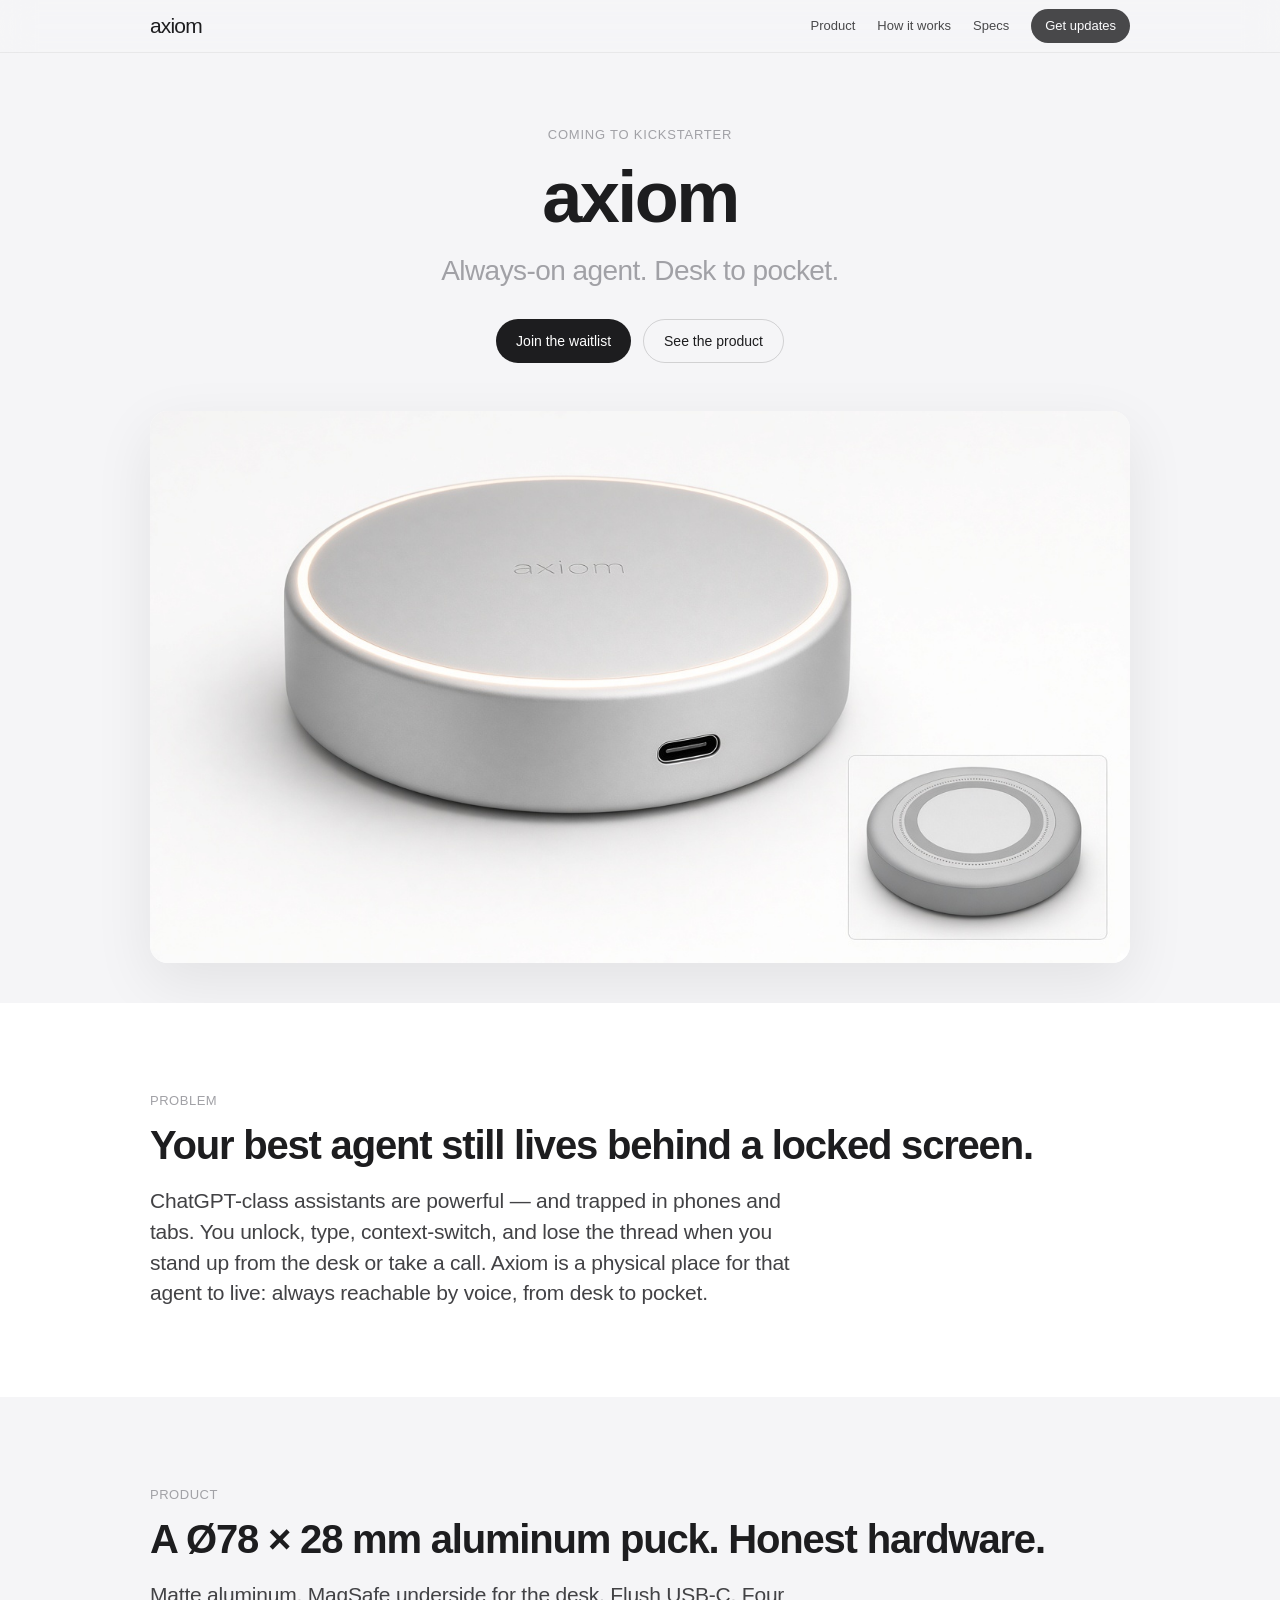
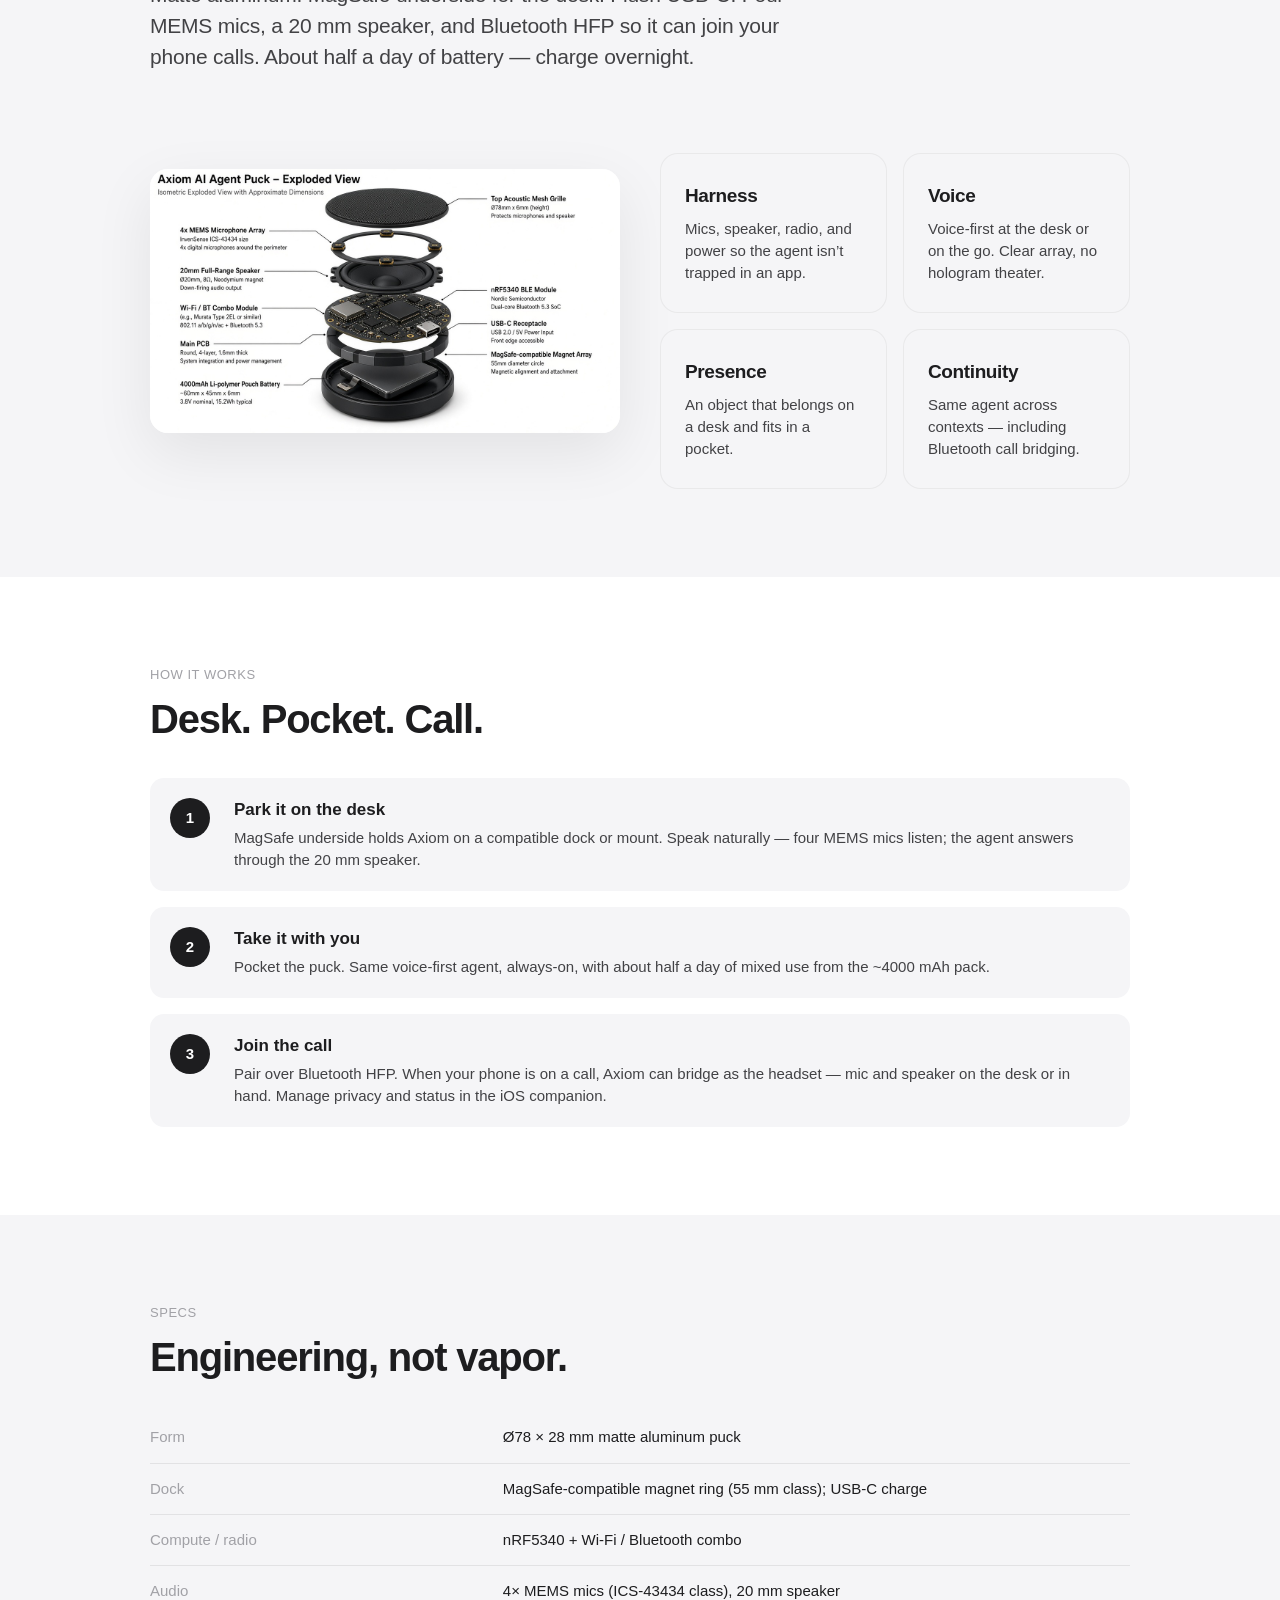
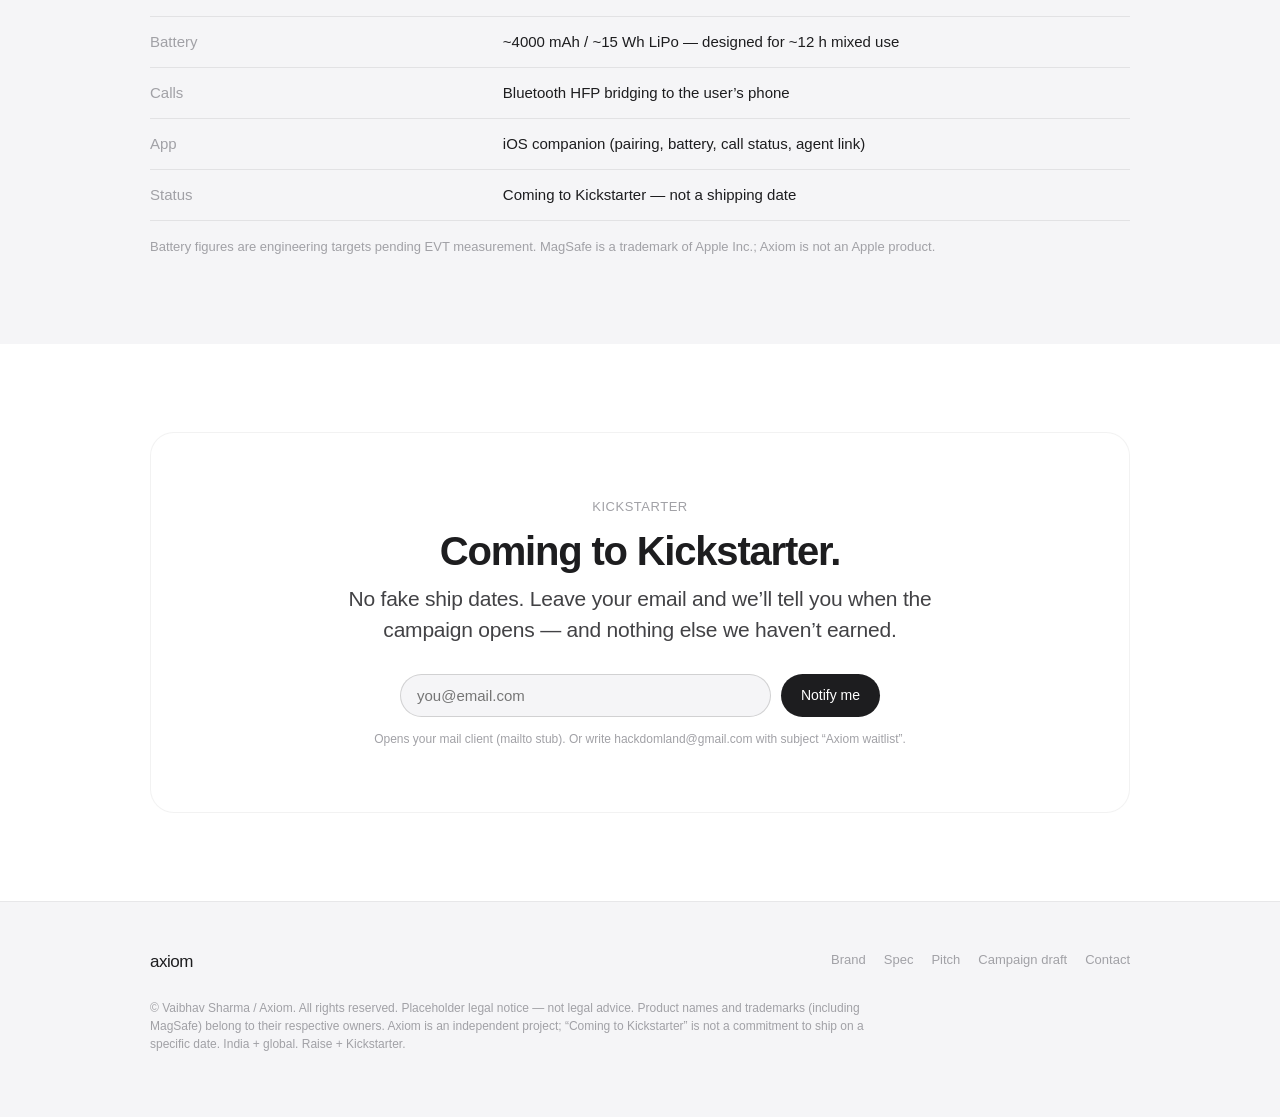
==== site/index.html @ c25d34f6 "Launch: Axiom brand, spec, landing, pitch, Kickstarter draft, research Public pre-Kickstarter packag" ====
<!DOCTYPE html>
<html lang="en">
<head>
  <meta charset="utf-8" />
  <meta name="viewport" content="width=device-width, initial-scale=1" />
  <title>axiom — Always-on agent. Desk to pocket.</title>
  <meta name="description" content="Axiom is a matte aluminum always-on agent puck — voice-first, MagSafe underside, Bluetooth call bridging, iOS companion. Coming to Kickstarter." />
  <meta name="theme-color" content="#F5F5F7" />
  <link rel="stylesheet" href="styles.css" />
  <link rel="icon" href="../brand/logo.svg" type="image/svg+xml" />
</head>
<body>
  <header class="nav">
    <div class="nav-inner">
      <a class="logo" href="#">axiom</a>
      <nav class="nav-links" aria-label="Primary">
        <a href="#product">Product</a>
        <a href="#how">How it works</a>
        <a href="#specs">Specs</a>
        <a class="btn btn-sm" href="#waitlist">Get updates</a>
      </nav>
    </div>
  </header>

  <main>
    <section class="hero">
      <div class="wrap">
        <p class="eyebrow">Coming to Kickstarter</p>
        <h1>axiom</h1>
        <p class="tagline">Always-on agent. Desk to pocket.</p>
        <div class="hero-cta">
          <a class="btn" href="#waitlist">Join the waitlist</a>
          <a class="btn btn-ghost" href="#product">See the product</a>
        </div>
        <figure class="hero-img">
          <img src="axiom-hero.png" width="1200" height="800" alt="Axiom matte aluminum agent puck on a near-white surface" />
        </figure>
      </div>
    </section>

    <section id="problem" class="alt">
      <div class="wrap">
        <p class="section-label">Problem</p>
        <h2>Your best agent still lives behind a locked screen.</h2>
        <p class="lead">
          ChatGPT-class assistants are powerful — and trapped in phones and tabs.
          You unlock, type, context-switch, and lose the thread when you stand up from the desk
          or take a call. Axiom is a physical place for that agent to live: always reachable by voice,
          from desk to pocket.
        </p>
      </div>
    </section>

    <section id="product">
      <div class="wrap">
        <p class="section-label">Product</p>
        <h2>A Ø78&nbsp;×&nbsp;28&nbsp;mm aluminum puck. Honest hardware.</h2>
        <p class="lead">
          Matte aluminum. MagSafe underside for the desk. Flush USB-C. Four MEMS mics,
          a 20&nbsp;mm speaker, and Bluetooth HFP so it can join your phone calls.
          About half a day of battery — charge overnight.
        </p>
        <div class="grid-2">
          <figure class="hero-img">
            <img src="axiom-exploded.png" width="1200" height="800" alt="Exploded view of Axiom showing housing, board, mics, speaker, and battery" />
          </figure>
          <div class="pillars grid-3" style="grid-template-columns: 1fr 1fr; gap: 16px;">
            <div class="card">
              <h3>Harness</h3>
              <p>Mics, speaker, radio, and power so the agent isn’t trapped in an app.</p>
            </div>
            <div class="card">
              <h3>Voice</h3>
              <p>Voice-first at the desk or on the go. Clear array, no hologram theater.</p>
            </div>
            <div class="card">
              <h3>Presence</h3>
              <p>An object that belongs on a desk and fits in a pocket.</p>
            </div>
            <div class="card">
              <h3>Continuity</h3>
              <p>Same agent across contexts — including Bluetooth call bridging.</p>
            </div>
          </div>
        </div>
      </div>
    </section>

    <section id="how" class="alt">
      <div class="wrap">
        <p class="section-label">How it works</p>
        <h2>Desk. Pocket. Call.</h2>
        <div class="steps">
          <div class="step">
            <div class="step-num">1</div>
            <div>
              <h3>Park it on the desk</h3>
              <p>MagSafe underside holds Axiom on a compatible dock or mount. Speak naturally — four MEMS mics listen; the agent answers through the 20&nbsp;mm speaker.</p>
            </div>
          </div>
          <div class="step">
            <div class="step-num">2</div>
            <div>
              <h3>Take it with you</h3>
              <p>Pocket the puck. Same voice-first agent, always-on, with about half a day of mixed use from the ~4000&nbsp;mAh pack.</p>
            </div>
          </div>
          <div class="step">
            <div class="step-num">3</div>
            <div>
              <h3>Join the call</h3>
              <p>Pair over Bluetooth HFP. When your phone is on a call, Axiom can bridge as the headset — mic and speaker on the desk or in hand. Manage privacy and status in the iOS companion.</p>
            </div>
          </div>
        </div>
      </div>
    </section>

    <section id="specs">
      <div class="wrap">
        <p class="section-label">Specs</p>
        <h2>Engineering, not vapor.</h2>
        <table class="spec-table">
          <tbody>
            <tr><th>Form</th><td>Ø78 × 28 mm matte aluminum puck</td></tr>
            <tr><th>Dock</th><td>MagSafe-compatible magnet ring (55 mm class); USB-C charge</td></tr>
            <tr><th>Compute / radio</th><td>nRF5340 + Wi-Fi / Bluetooth combo</td></tr>
            <tr><th>Audio</th><td>4× MEMS mics (ICS-43434 class), 20 mm speaker</td></tr>
            <tr><th>Battery</th><td>~4000 mAh / ~15 Wh LiPo — designed for ~12 h mixed use</td></tr>
            <tr><th>Calls</th><td>Bluetooth HFP bridging to the user’s phone</td></tr>
            <tr><th>App</th><td>iOS companion (pairing, battery, call status, agent link)</td></tr>
            <tr><th>Status</th><td>Coming to Kickstarter — not a shipping date</td></tr>
          </tbody>
        </table>
        <p class="spec-note">Battery figures are engineering targets pending EVT measurement. MagSafe is a trademark of Apple Inc.; Axiom is not an Apple product.</p>
      </div>
    </section>

    <section id="waitlist" class="alt">
      <div class="wrap">
        <div class="cta-block">
          <p class="section-label">Kickstarter</p>
          <h2>Coming to Kickstarter.</h2>
          <p class="lead">No fake ship dates. Leave your email and we’ll tell you when the campaign opens — and nothing else we haven’t earned.</p>
          <form class="waitlist" action="mailto:hackdomland@gmail.com?subject=Axiom%20waitlist" method="post" enctype="text/plain">
            <input type="email" name="email" required placeholder="you@email.com" aria-label="Email for waitlist" />
            <button class="btn" type="submit">Notify me</button>
          </form>
          <p class="fineprint">Opens your mail client (mailto stub). Or write hackdomland@gmail.com with subject “Axiom waitlist”.</p>
        </div>
      </div>
    </section>
  </main>

  <footer>
    <div class="wrap">
      <div class="footer-grid">
        <div class="footer-brand">axiom</div>
        <div class="footer-links">
          <a href="../brand/BRAND.md">Brand</a>
          <a href="../brand/PRODUCT_SPEC.md">Spec</a>
          <a href="../deck/PITCH.md">Pitch</a>
          <a href="../kickstarter/CAMPAIGN.md">Campaign draft</a>
          <a href="mailto:hackdomland@gmail.com">Contact</a>
        </div>
      </div>
      <p class="footer-legal">
        © Vaibhav Sharma / Axiom. All rights reserved. Placeholder legal notice — not legal advice.
        Product names and trademarks (including MagSafe) belong to their respective owners.
        Axiom is an independent project; “Coming to Kickstarter” is not a commitment to ship on a specific date.
        India + global. Raise + Kickstarter.
      </p>
    </div>
  </footer>
</body>
</html>
---- site/styles.css ----
/* Axiom — Apple-grade landing, self-contained */
:root {
  --bg: #F5F5F7;
  --text: #1D1D1F;
  --accent: #A1A1A6;
  --card: #FFFFFF;
  --radius: 18px;
  --max: 980px;
  --font: -apple-system, BlinkMacSystemFont, "SF Pro Display", "SF Pro Text",
    "Helvetica Neue", Helvetica, Arial, sans-serif;
}

*, *::before, *::after { box-sizing: border-box; margin: 0; padding: 0; }

html { scroll-behavior: smooth; }

body {
  font-family: var(--font);
  background: var(--bg);
  color: var(--text);
  line-height: 1.47;
  font-size: 17px;
  -webkit-font-smoothing: antialiased;
  text-rendering: optimizeLegibility;
}

img { max-width: 100%; height: auto; display: block; }

a { color: var(--text); text-decoration: underline; text-underline-offset: 3px; }
a:hover { opacity: 0.7; }

.wrap {
  width: min(100% - 40px, var(--max));
  margin-inline: auto;
}

/* Nav */
.nav {
  position: sticky;
  top: 0;
  z-index: 50;
  backdrop-filter: saturate(180%) blur(16px);
  -webkit-backdrop-filter: saturate(180%) blur(16px);
  background: rgba(245, 245, 247, 0.72);
  border-bottom: 1px solid rgba(0,0,0,0.06);
}
.nav-inner {
  display: flex;
  align-items: center;
  justify-content: space-between;
  height: 52px;
  width: min(100% - 40px, var(--max));
  margin-inline: auto;
}
.logo {
  font-weight: 500;
  font-size: 21px;
  letter-spacing: -0.04em;
  text-decoration: none;
}
.nav-links { display: flex; gap: 22px; align-items: center; }
.nav-links a {
  text-decoration: none;
  font-size: 13px;
  color: var(--text);
  opacity: 0.8;
}
.nav-links a:hover { opacity: 1; }
.btn {
  display: inline-flex;
  align-items: center;
  justify-content: center;
  padding: 11px 20px;
  border-radius: 980px;
  background: var(--text);
  color: #fff !important;
  text-decoration: none !important;
  font-size: 14px;
  font-weight: 500;
  border: none;
  cursor: pointer;
  transition: opacity 0.15s ease;
}
.btn:hover { opacity: 0.85; }
.btn-ghost {
  background: transparent;
  color: var(--text) !important;
  border: 1px solid rgba(0,0,0,0.15);
}
.btn-sm { padding: 7px 14px; font-size: 13px; }

/* Hero */
.hero {
  padding: 72px 0 40px;
  text-align: center;
}
.eyebrow {
  font-size: 13px;
  letter-spacing: 0.06em;
  text-transform: uppercase;
  color: var(--accent);
  font-weight: 500;
  margin-bottom: 16px;
}
.hero h1 {
  font-size: clamp(40px, 8vw, 72px);
  font-weight: 600;
  letter-spacing: -0.035em;
  line-height: 1.05;
  margin-bottom: 14px;
}
.tagline {
  font-size: clamp(21px, 3.5vw, 28px);
  font-weight: 400;
  color: var(--accent);
  letter-spacing: -0.02em;
  margin-bottom: 28px;
}
.hero-cta { display: flex; gap: 12px; justify-content: center; flex-wrap: wrap; margin-bottom: 48px; }
.hero-img {
  border-radius: var(--radius);
  overflow: hidden;
  background: var(--card);
  box-shadow: 0 20px 60px rgba(0,0,0,0.08);
}
.hero-img img { width: 100%; }

/* Sections */
section { padding: 88px 0; }
section.alt { background: #fff; }
.section-label {
  font-size: 13px;
  color: var(--accent);
  font-weight: 500;
  letter-spacing: 0.04em;
  text-transform: uppercase;
  margin-bottom: 12px;
}
h2 {
  font-size: clamp(28px, 5vw, 40px);
  font-weight: 600;
  letter-spacing: -0.03em;
  line-height: 1.15;
  margin-bottom: 18px;
}
.lead {
  font-size: 21px;
  color: #424245;
  max-width: 640px;
  letter-spacing: -0.01em;
}
.grid-2 {
  display: grid;
  grid-template-columns: 1fr 1fr;
  gap: 40px;
  align-items: center;
  margin-top: 40px;
}
.grid-3 {
  display: grid;
  grid-template-columns: repeat(3, 1fr);
  gap: 20px;
  margin-top: 40px;
}
.card {
  background: var(--card);
  border-radius: var(--radius);
  padding: 28px 24px;
  border: 1px solid rgba(0,0,0,0.05);
}
.card h3 {
  font-size: 19px;
  font-weight: 600;
  letter-spacing: -0.02em;
  margin-bottom: 8px;
}
.card p { font-size: 15px; color: #424245; }
.pillars .card { background: var(--bg); }

/* How */
.steps { margin-top: 36px; display: grid; gap: 16px; }
.step {
  display: grid;
  grid-template-columns: 48px 1fr;
  gap: 16px;
  align-items: start;
  padding: 20px;
  background: var(--bg);
  border-radius: 14px;
}
.step-num {
  width: 40px; height: 40px;
  border-radius: 50%;
  background: var(--text);
  color: #fff;
  display: flex; align-items: center; justify-content: center;
  font-size: 15px; font-weight: 600;
}
.step h3 { font-size: 17px; font-weight: 600; margin-bottom: 4px; }
.step p { font-size: 15px; color: #424245; }

/* Specs */
.spec-table {
  width: 100%;
  border-collapse: collapse;
  margin-top: 32px;
  font-size: 15px;
}
.spec-table th, .spec-table td {
  text-align: left;
  padding: 14px 0;
  border-bottom: 1px solid rgba(0,0,0,0.08);
  vertical-align: top;
}
.spec-table th {
  width: 36%;
  font-weight: 500;
  color: var(--accent);
}
.spec-note {
  margin-top: 16px;
  font-size: 13px;
  color: var(--accent);
}

/* CTA / Waitlist */
.cta-block {
  text-align: center;
  padding: 64px 32px;
  background: var(--card);
  border-radius: 24px;
  border: 1px solid rgba(0,0,0,0.05);
}
.cta-block h2 { margin-bottom: 10px; }
.cta-block .lead { margin: 0 auto 28px; }
.waitlist {
  display: flex;
  gap: 10px;
  justify-content: center;
  flex-wrap: wrap;
  max-width: 480px;
  margin: 0 auto;
}
.waitlist input[type="email"] {
  flex: 1 1 220px;
  padding: 12px 16px;
  border-radius: 980px;
  border: 1px solid rgba(0,0,0,0.15);
  font-size: 15px;
  font-family: inherit;
  background: var(--bg);
  color: var(--text);
  outline: none;
}
.waitlist input:focus { border-color: var(--text); }
.fineprint {
  margin-top: 14px;
  font-size: 12px;
  color: var(--accent);
}

/* Footer */
footer {
  padding: 48px 0 64px;
  border-top: 1px solid rgba(0,0,0,0.06);
  font-size: 12px;
  color: var(--accent);
}
.footer-grid {
  display: flex;
  flex-wrap: wrap;
  gap: 24px;
  justify-content: space-between;
  margin-bottom: 24px;
}
.footer-brand { font-size: 17px; color: var(--text); font-weight: 500; letter-spacing: -0.03em; }
.footer-links { display: flex; gap: 18px; flex-wrap: wrap; }
.footer-links a { color: var(--accent); text-decoration: none; font-size: 13px; }
.footer-legal { max-width: 720px; line-height: 1.5; }

@media (max-width: 760px) {
  .nav-links a:not(.btn) { display: none; }
  .grid-2, .grid-3 { grid-template-columns: 1fr; }
  section { padding: 64px 0; }
  .hero { padding: 48px 0 24px; }
  .cta-block { padding: 40px 20px; }
}
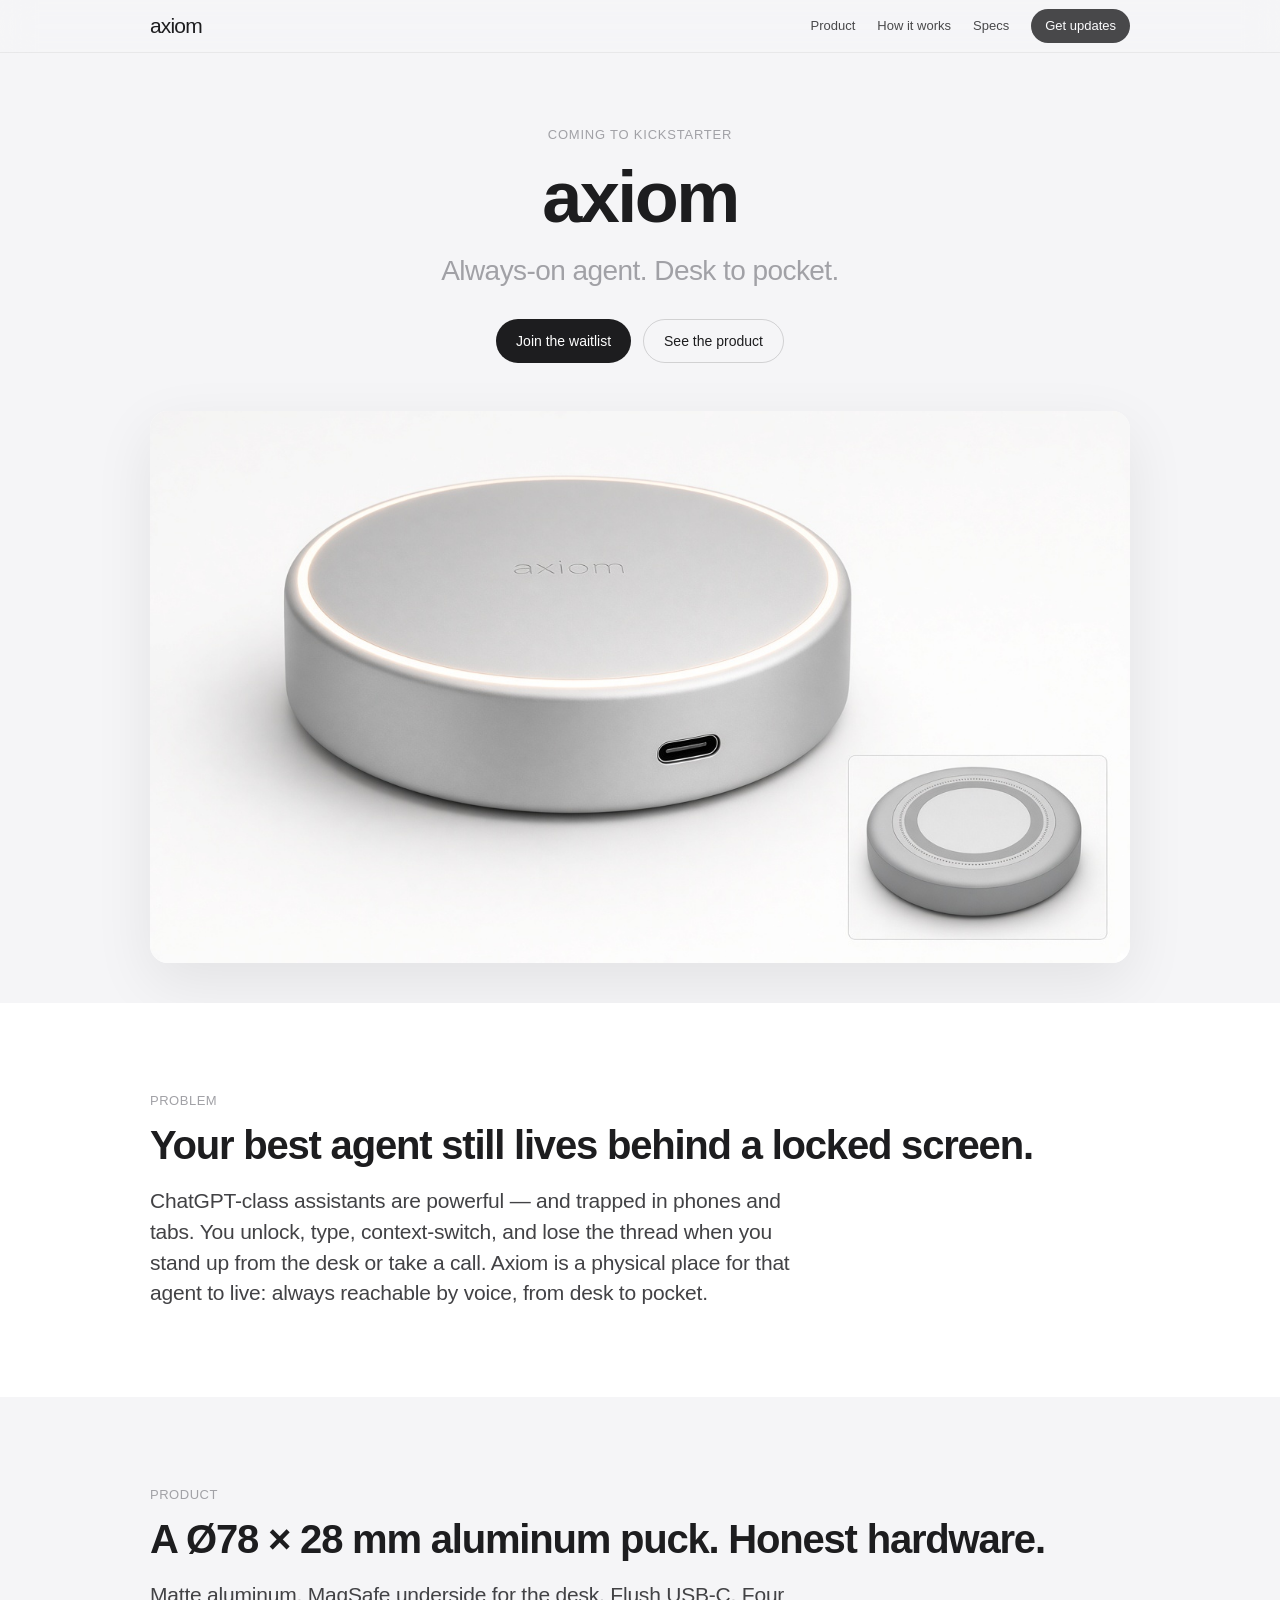
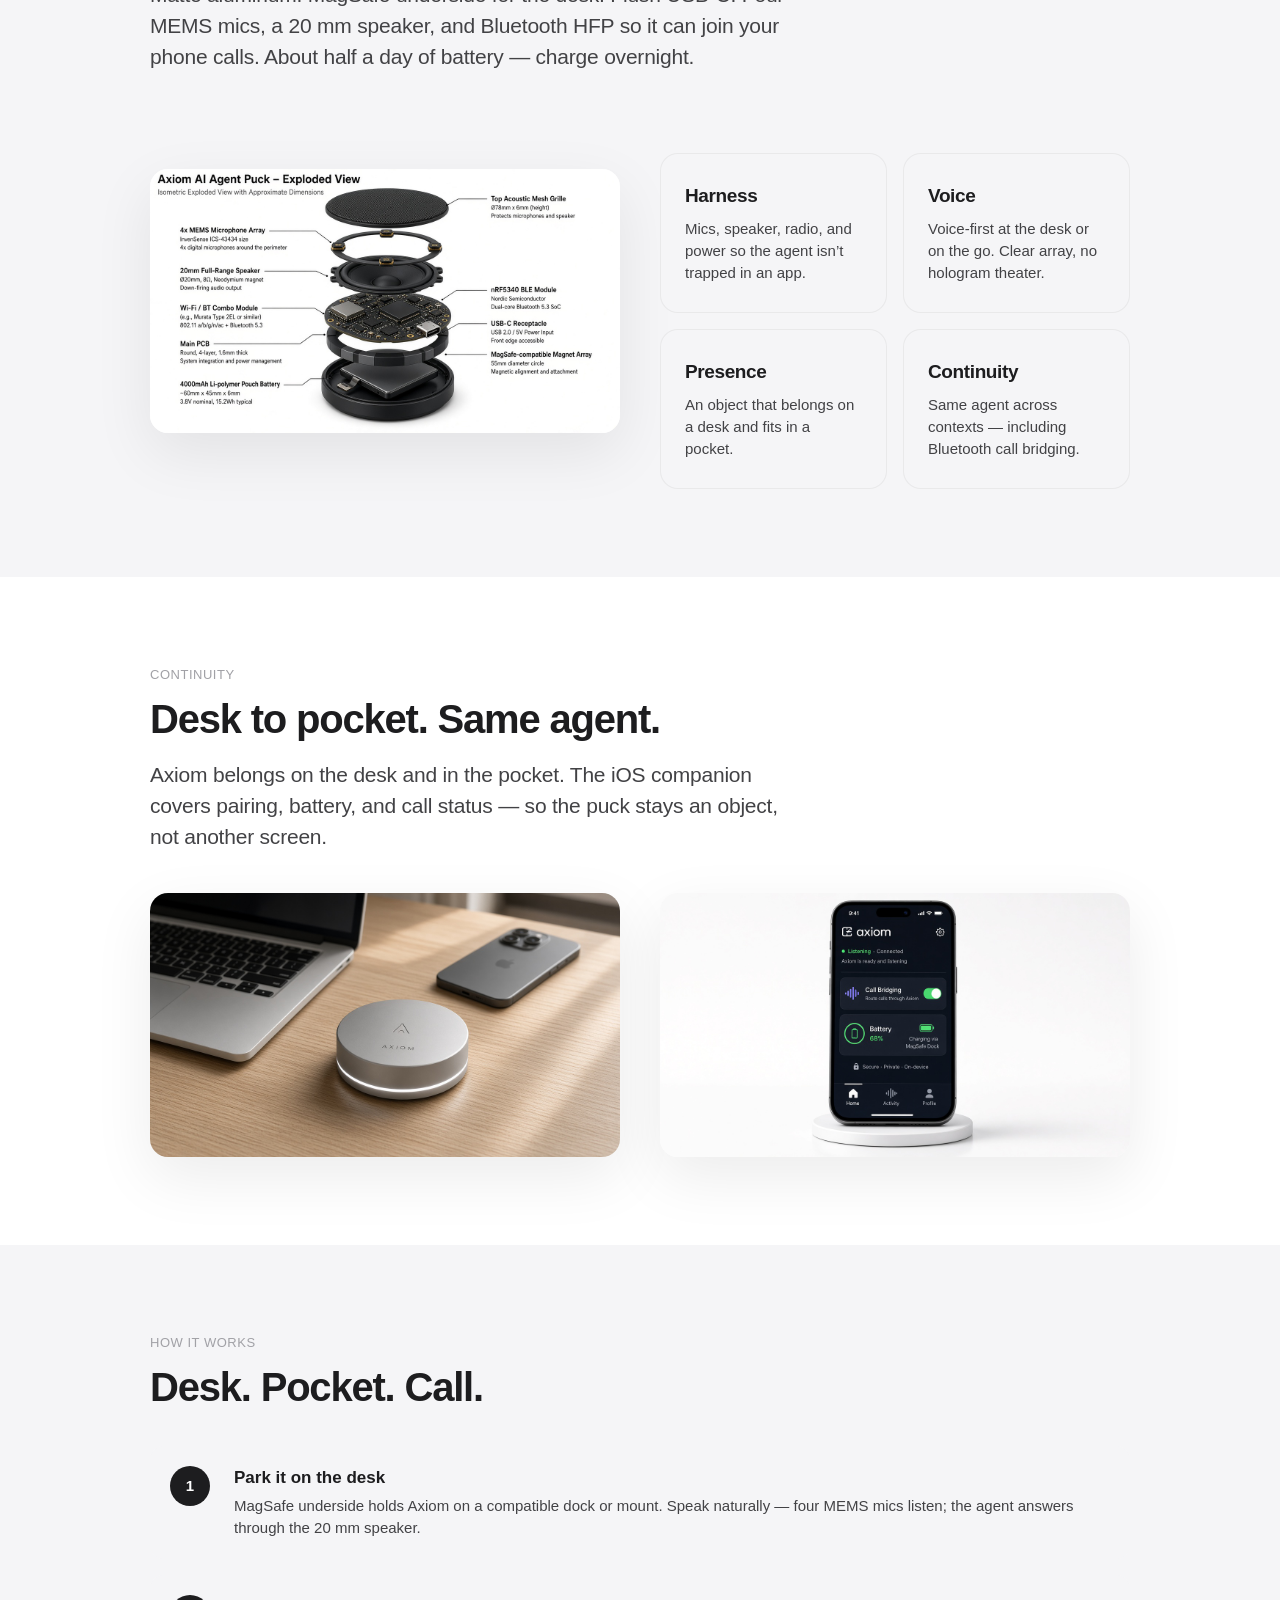
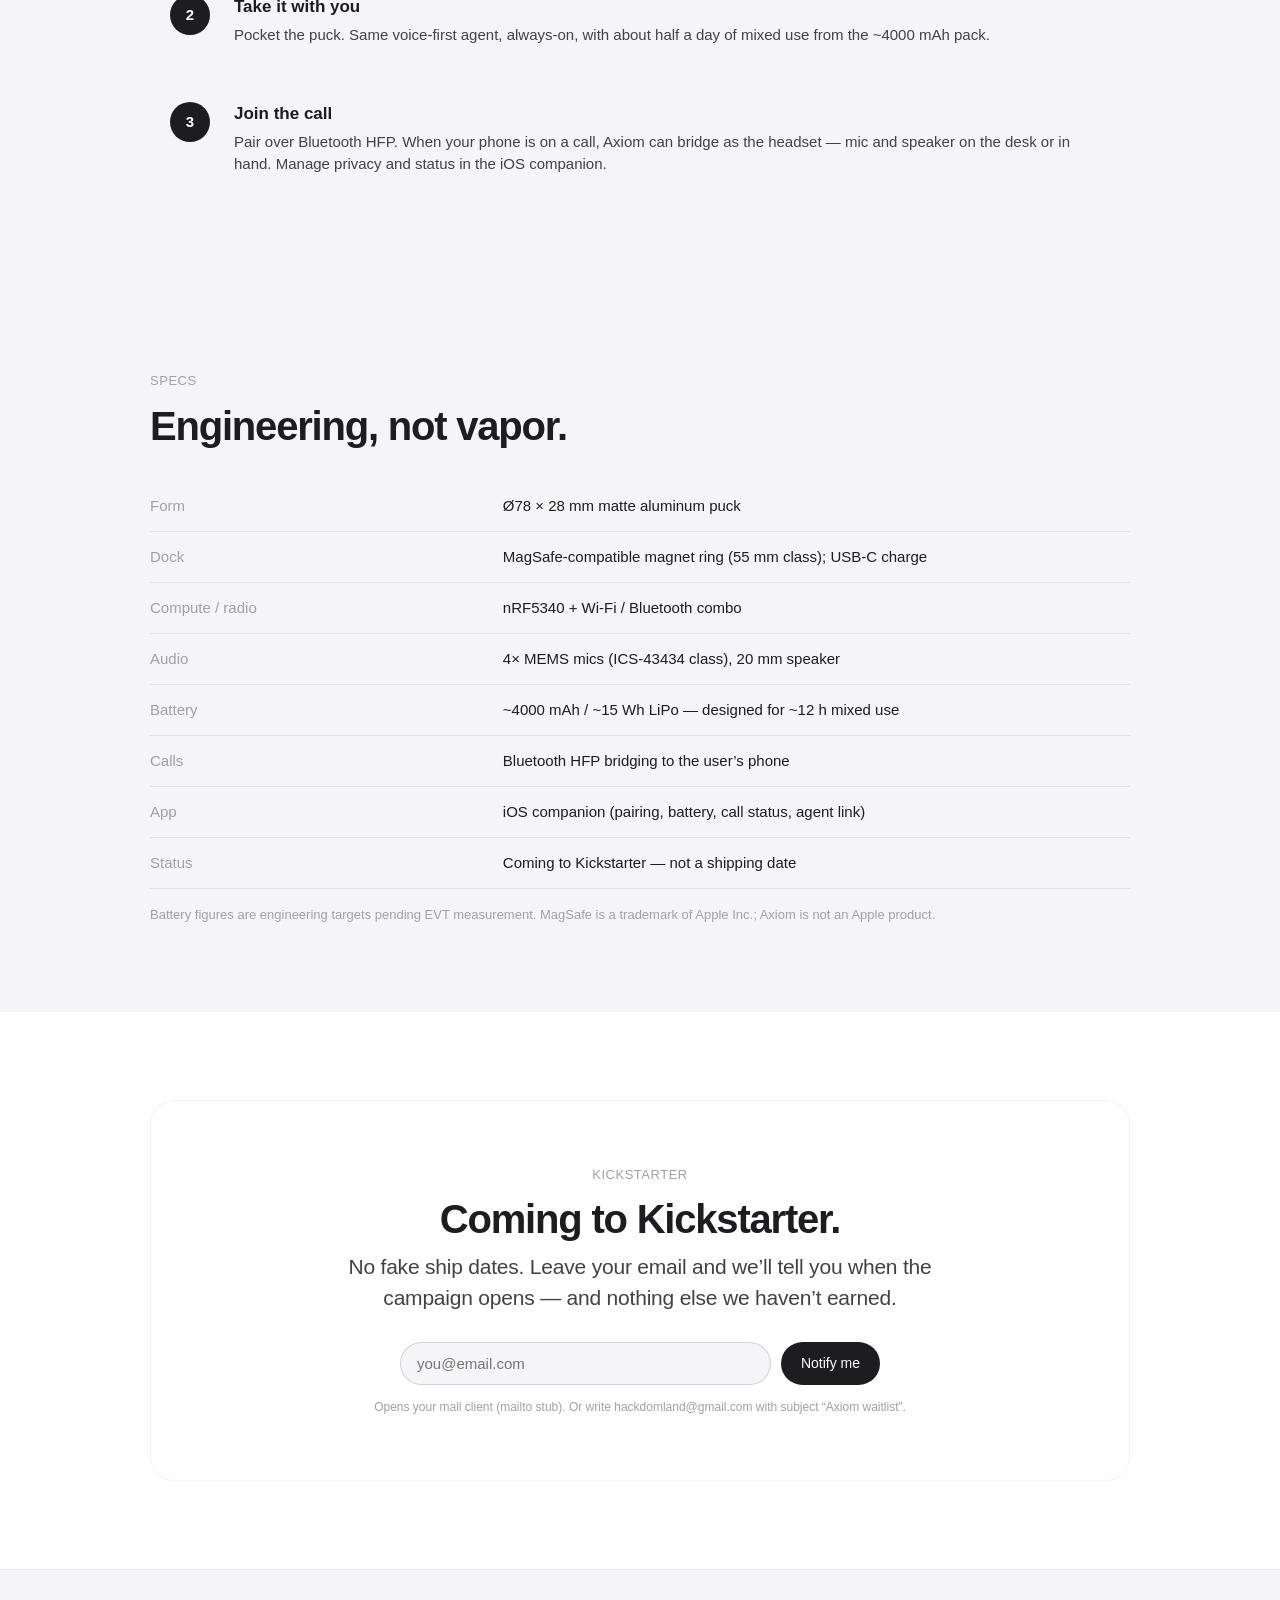
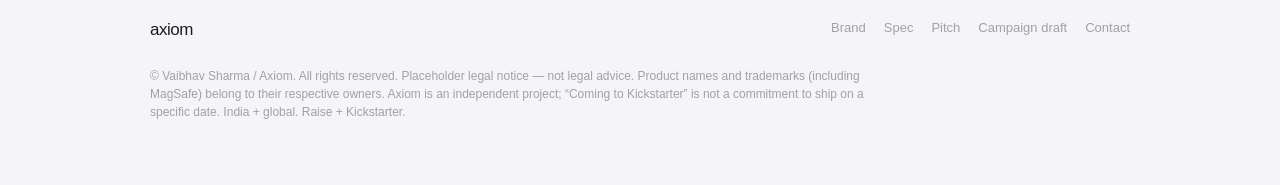
==== commit 07195ccc: "Site: Continuity section with lifestyle + iOS mocks; sync Pages docs/" ====
--- a/site/index.html
+++ b/site/index.html
@@ -86,7 +86,26 @@
       </div>
     </section>
 
-    <section id="how" class="alt">
+    <section id="continuity" class="alt">
+      <div class="wrap">
+        <p class="section-label">Continuity</p>
+        <h2>Desk to pocket. Same agent.</h2>
+        <p class="lead">
+          Axiom belongs on the desk and in the pocket. The iOS companion covers pairing,
+          battery, and call status — so the puck stays an object, not another screen.
+        </p>
+        <div class="grid-2">
+          <figure class="hero-img">
+            <img src="axiom-lifestyle.png" width="1280" height="720" alt="Axiom matte aluminum puck in a lived-in desk setting" />
+          </figure>
+          <figure class="hero-img">
+            <img src="axiom-ios.png" width="1280" height="720" alt="Axiom iOS companion on iPhone showing pairing and status" />
+          </figure>
+        </div>
+      </div>
+    </section>
+
+    <section id="how">
       <div class="wrap">
         <p class="section-label">How it works</p>
         <h2>Desk. Pocket. Call.</h2>
